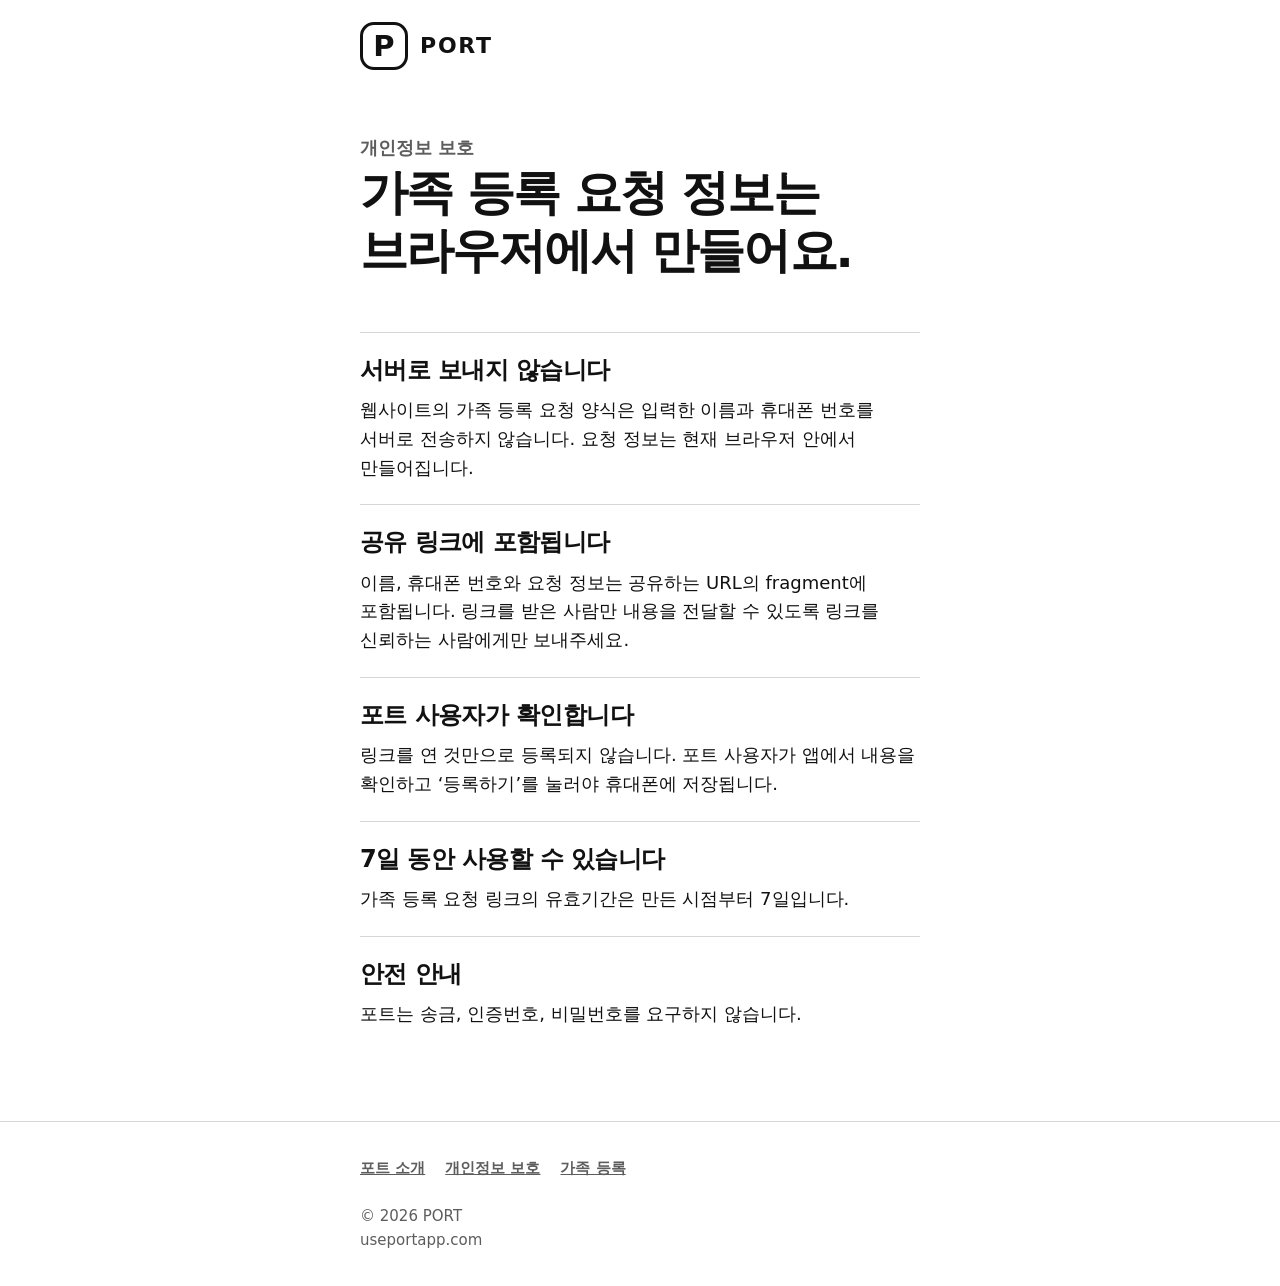
==== privacy/index.html @ 1cf51c16 "Add Port public website and family request preview" ====
<!doctype html>
<html lang="ko">
<head>
  <meta charset="utf-8">
  <meta name="viewport" content="width=device-width, initial-scale=1">
  <meta name="description" content="포트 웹사이트 개인정보 보호 안내">
  <title>개인정보 보호 | PORT</title>
  <link rel="stylesheet" href="/assets/site.css">
</head>
<body>
  <header class="site-header wrap"><a class="brand" href="/" aria-label="PORT 홈"><span class="p-mark" aria-hidden="true">P</span><span>PORT</span></a></header>
  <main class="wrap privacy-copy">
    <header class="page-head"><p class="eyebrow">개인정보 보호</p><h1>가족 등록 요청 정보는 브라우저에서 만들어요.</h1></header>
    <section><h2>서버로 보내지 않습니다</h2><p>웹사이트의 가족 등록 요청 양식은 입력한 이름과 휴대폰 번호를 서버로 전송하지 않습니다. 요청 정보는 현재 브라우저 안에서 만들어집니다.</p></section>
    <section><h2>공유 링크에 포함됩니다</h2><p>이름, 휴대폰 번호와 요청 정보는 공유하는 URL의 fragment에 포함됩니다. 링크를 받은 사람만 내용을 전달할 수 있도록 링크를 신뢰하는 사람에게만 보내주세요.</p></section>
    <section><h2>포트 사용자가 확인합니다</h2><p>링크를 연 것만으로 등록되지 않습니다. 포트 사용자가 앱에서 내용을 확인하고 ‘등록하기’를 눌러야 휴대폰에 저장됩니다.</p></section>
    <section><h2>7일 동안 사용할 수 있습니다</h2><p>가족 등록 요청 링크의 유효기간은 만든 시점부터 7일입니다.</p></section>
    <section><h2>안전 안내</h2><p>포트는 송금, 인증번호, 비밀번호를 요구하지 않습니다.</p></section>
  </main>
  <footer class="site-footer"><div class="wrap"><nav aria-label="하단 메뉴"><a href="/">포트 소개</a><a href="/privacy/">개인정보 보호</a><a href="/family/request/">가족 등록</a></nav><p>© 2026 PORT<br>useportapp.com</p></div></footer>
</body>
</html>
---- assets/site.css ----
:root {
  color-scheme: light;
  --black: #111111;
  --muted: #5d5d5d;
  --card: #f3f3f3;
  --line: #d6d6d6;
  --white: #ffffff;
}

* { box-sizing: border-box; }

html { scroll-behavior: smooth; }

body {
  margin: 0;
  background: var(--white);
  color: var(--black);
  font-family: system-ui, -apple-system, BlinkMacSystemFont, "Apple SD Gothic Neo", "Noto Sans KR", sans-serif;
  font-size: 18px;
  line-height: 1.6;
  word-break: keep-all;
}

a { color: inherit; }

.wrap {
  width: min(100% - 40px, 560px);
  margin-inline: auto;
}

.site-header { padding-block: 22px; }

.brand {
  display: inline-flex;
  align-items: center;
  gap: 12px;
  font-size: 22px;
  font-weight: 900;
  letter-spacing: .08em;
  text-decoration: none;
}

.p-mark {
  display: grid;
  width: 48px;
  height: 48px;
  place-items: center;
  border: 3px solid var(--black);
  border-radius: 14px;
  background: var(--white);
  font-size: 29px;
  line-height: 1;
  letter-spacing: 0;
}

.hero { padding-block: 54px 72px; }
.eyebrow { margin: 0 0 14px; color: var(--muted); font-weight: 800; }

h1, h2, h3, p { margin-top: 0; }
h1 { margin-bottom: 24px; font-size: clamp(36px, 10vw, 54px); line-height: 1.22; letter-spacing: -.04em; }
h2 { margin-bottom: 22px; font-size: 30px; line-height: 1.3; letter-spacing: -.025em; }
h3 { margin: 0; font-size: 21px; line-height: 1.45; }
.lead { margin-bottom: 34px; font-size: 21px; line-height: 1.65; }

.primary-button, .secondary-button {
  display: flex;
  min-height: 60px;
  align-items: center;
  justify-content: center;
  padding: 15px 22px;
  border: 2px solid var(--black);
  border-radius: 12px;
  font: inherit;
  font-weight: 900;
  text-align: center;
  text-decoration: none;
  cursor: pointer;
}

.primary-button { width: 100%; background: var(--black); color: var(--white); }
.secondary-button { width: 100%; background: var(--white); color: var(--black); }
.primary-button:active, .secondary-button:active { transform: translateY(1px); }

:focus-visible { outline: 4px solid #2176ff; outline-offset: 3px; }
.supporting { margin: 18px 0 0; color: var(--muted); font-size: 16px; text-align: center; }
.section { padding-block: 60px; }

.card-list { display: grid; gap: 14px; }
.card { display: flex; align-items: center; gap: 16px; padding: 22px; border-radius: 16px; background: var(--card); }
.card-number { display: grid; flex: 0 0 42px; height: 42px; place-items: center; border: 2px solid var(--black); border-radius: 50%; font-weight: 900; }
.safety { margin-bottom: 70px; border: 2px solid var(--black); border-radius: 18px; padding: 28px; }
.safety p { margin: 0; font-size: 20px; font-weight: 700; }

.page-head { padding-block: 42px 28px; }
.page-head h1 { font-size: clamp(34px, 9vw, 48px); }
.page-head .lead { margin-bottom: 0; }
.form-card, .notice-card { padding: 24px; border-radius: 16px; background: var(--card); }
.field { margin-bottom: 24px; }
label { display: block; margin-bottom: 8px; font-weight: 900; }
input {
  width: 100%;
  min-height: 58px;
  padding: 13px 14px;
  border: 2px solid #777;
  border-radius: 10px;
  background: var(--white);
  color: var(--black);
  font: inherit;
}
input[aria-invalid="true"] { border-color: #b00020; }
.error { min-height: 29px; margin: -10px 0 14px; color: #a00018; font-weight: 700; }
.notice-card { margin-block: 22px 60px; }
.notice-card p:last-child { margin-bottom: 0; }
.result { display: none; margin-top: 24px; padding: 22px; border: 2px solid var(--black); border-radius: 14px; background: var(--white); }
.result.is-visible { display: block; }
.fallback-actions { display: none; gap: 12px; margin-top: 18px; }
.fallback-actions.is-visible { display: grid; }

.privacy-copy { padding-bottom: 70px; }
.privacy-copy section { padding: 22px 0; border-top: 1px solid var(--line); }
.privacy-copy h2 { margin-bottom: 10px; font-size: 24px; }
.privacy-copy p { margin-bottom: 0; }

.site-footer { padding-block: 34px; border-top: 1px solid var(--line); color: var(--muted); font-size: 15px; }
.site-footer nav { display: flex; flex-wrap: wrap; gap: 12px 20px; margin-bottom: 24px; }
.site-footer nav a { font-weight: 800; }
.site-footer p { margin-bottom: 0; }

@media (min-width: 720px) {
  .hero { padding-block: 76px 94px; }
  .section { padding-block: 74px; }
  .form-card { padding: 32px; }
}

@media (prefers-reduced-motion: reduce) {
  html { scroll-behavior: auto; }
  *, *::before, *::after { transition-duration: .01ms !important; animation-duration: .01ms !important; }
}
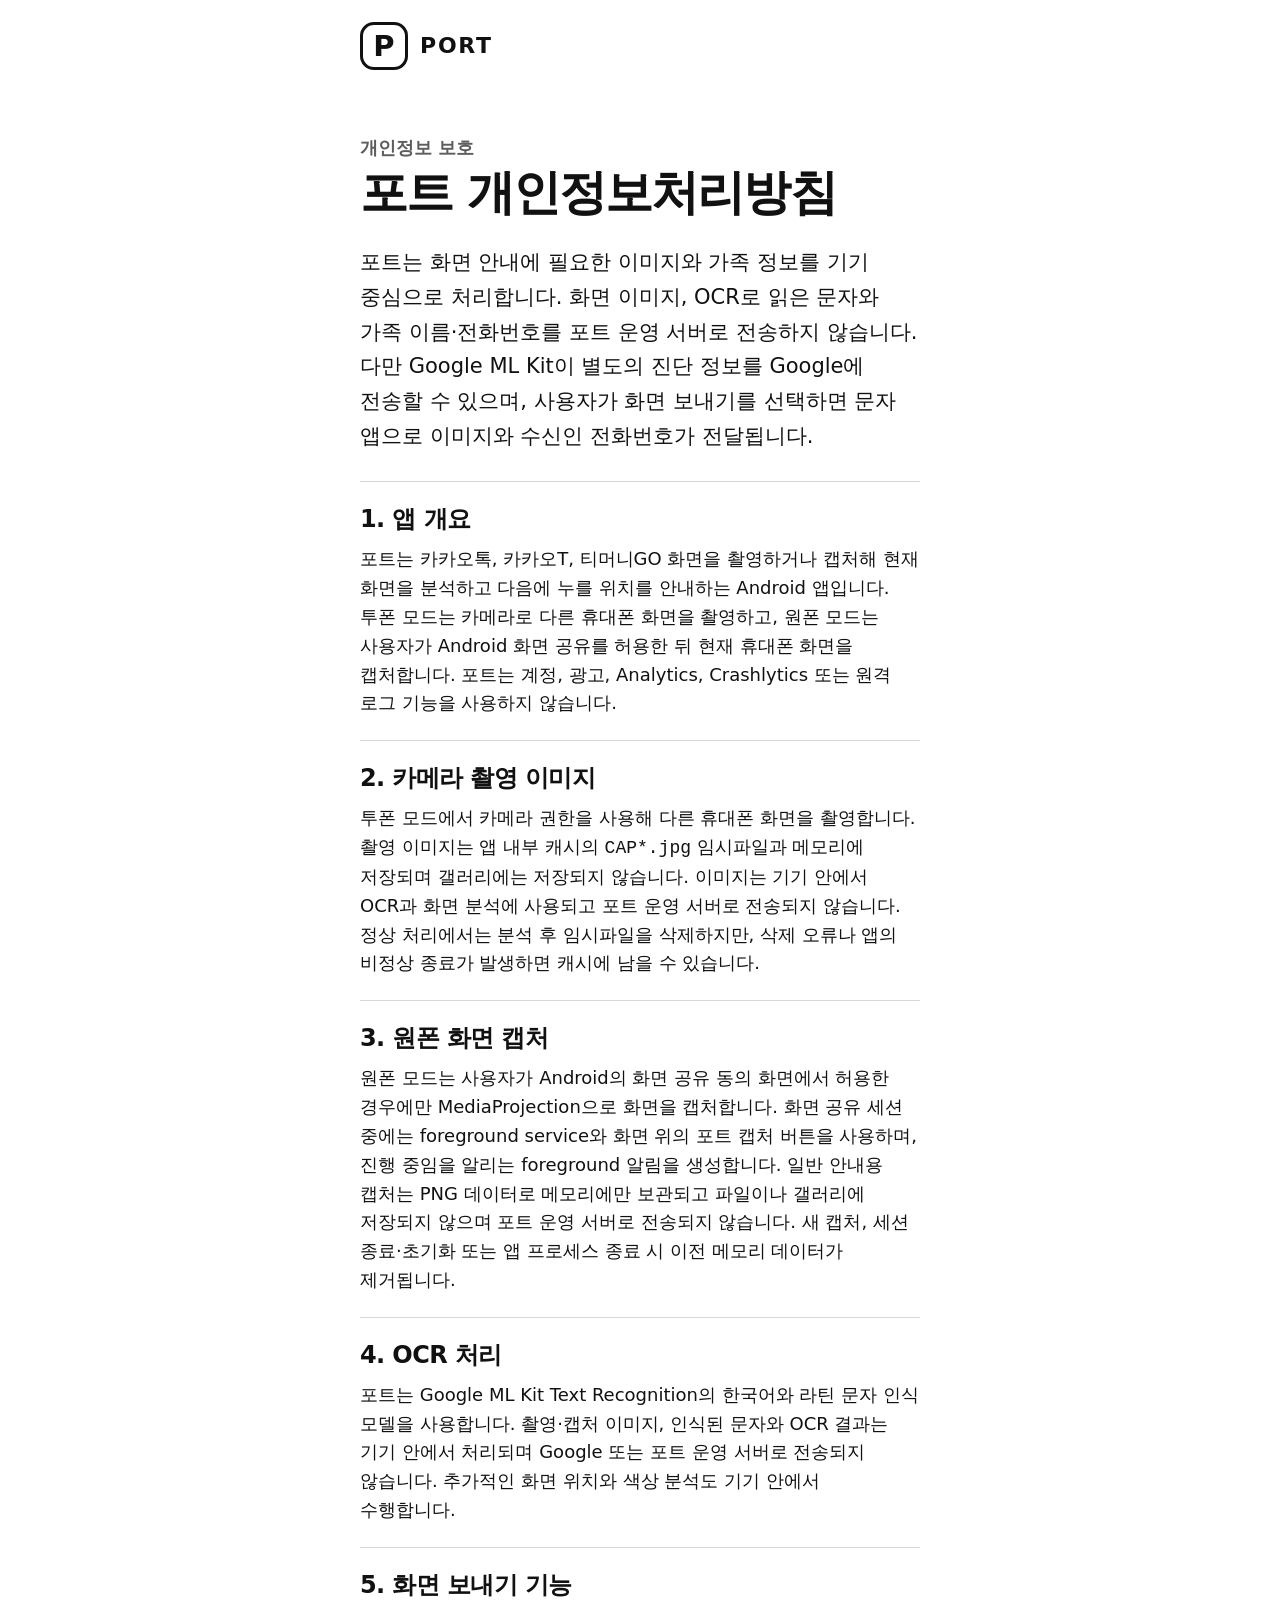
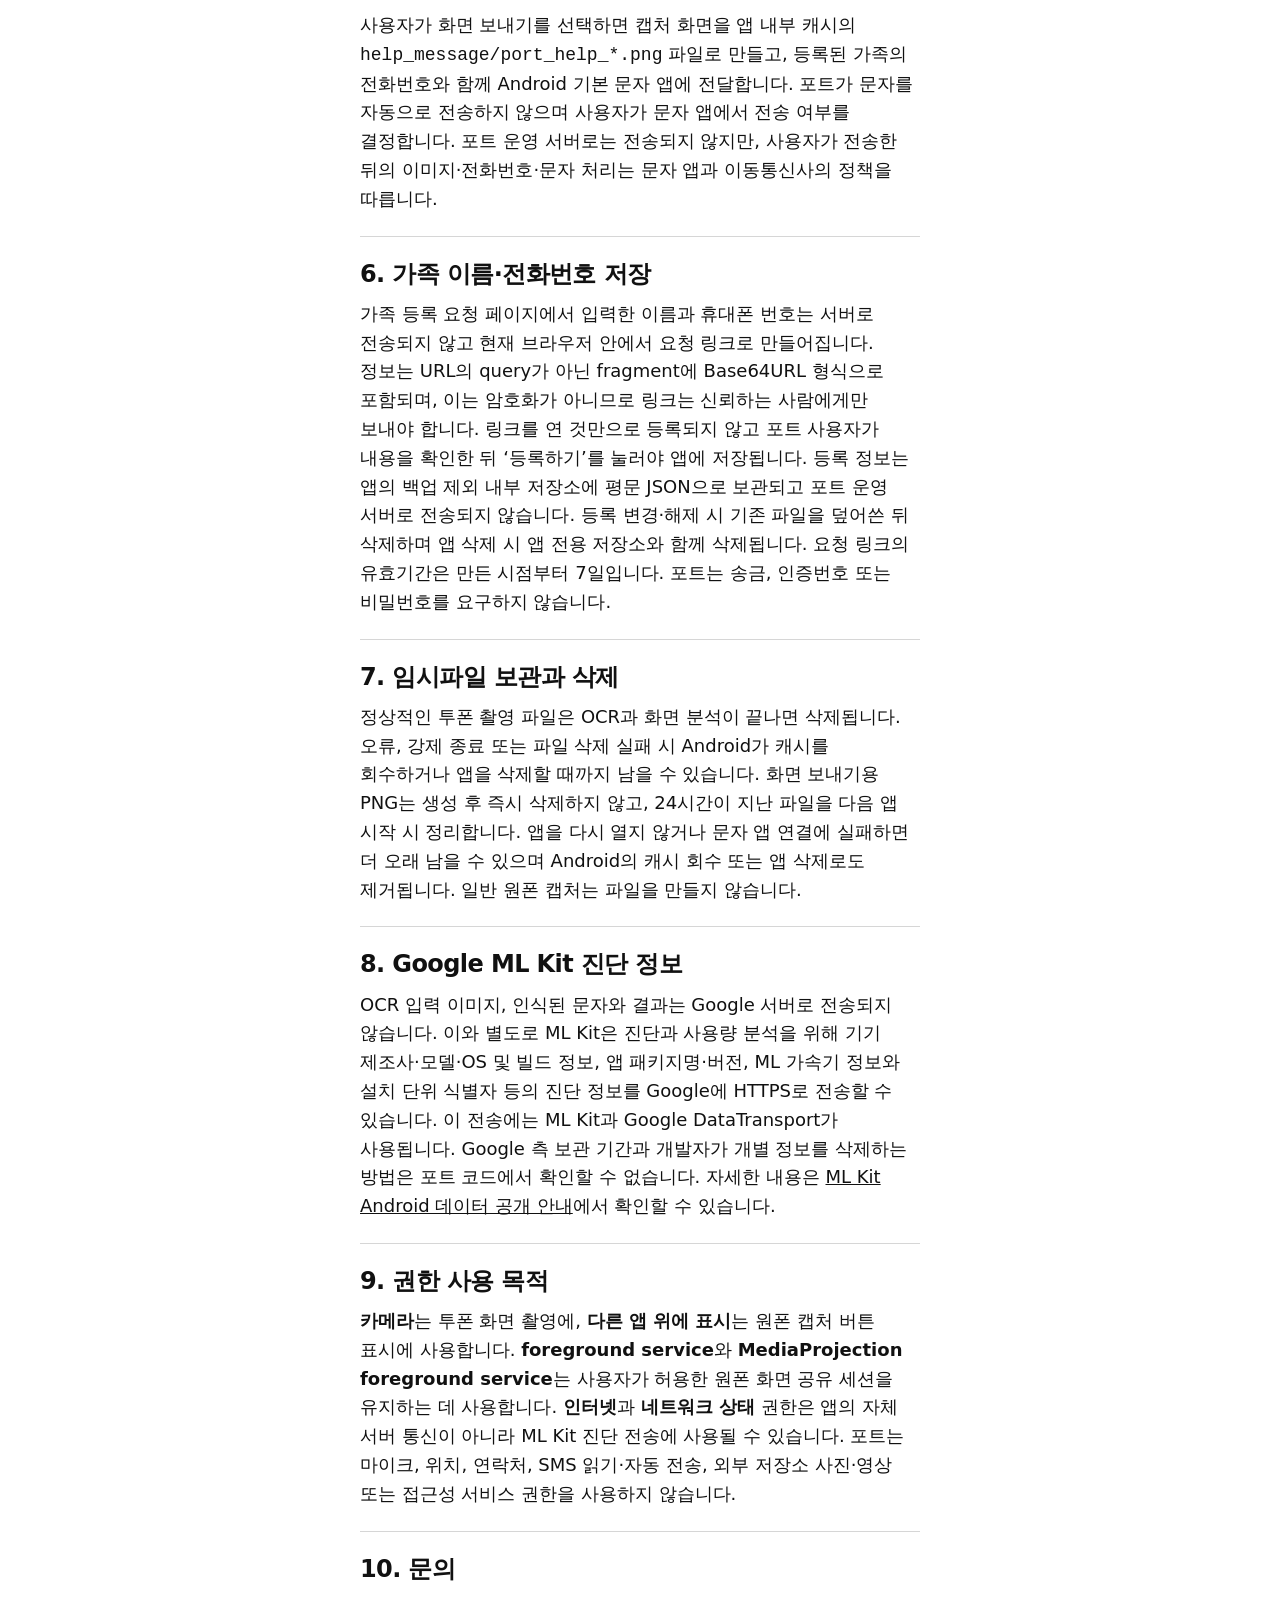
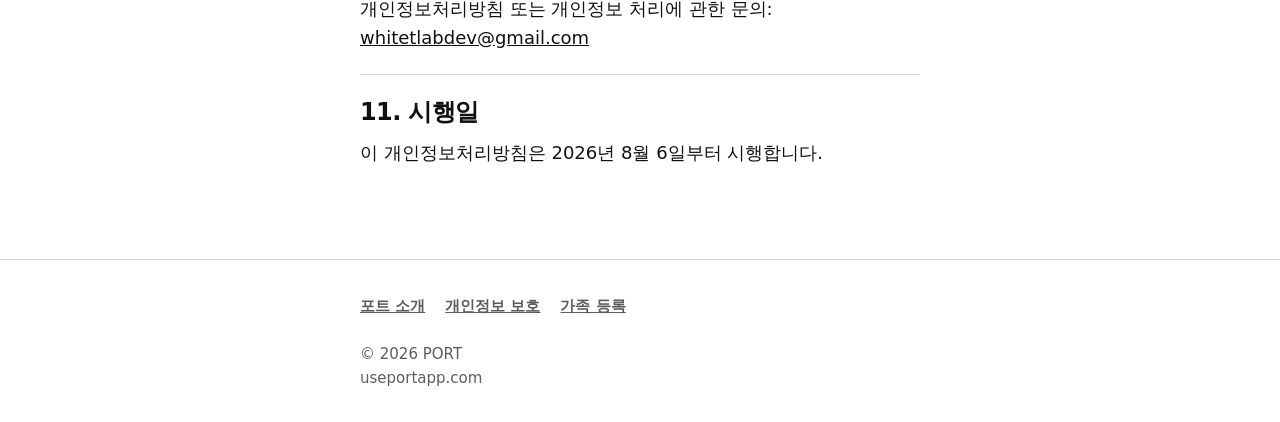
==== commit b84c1f6b: "Expand Port privacy policy" ====
--- a/privacy/index.html
+++ b/privacy/index.html
@@ -3,19 +3,25 @@
 <head>
   <meta charset="utf-8">
   <meta name="viewport" content="width=device-width, initial-scale=1">
-  <meta name="description" content="포트 웹사이트 개인정보 보호 안내">
+  <meta name="description" content="포트 앱과 웹사이트 개인정보처리방침">
   <title>개인정보 보호 | PORT</title>
   <link rel="stylesheet" href="/assets/site.css">
 </head>
 <body>
   <header class="site-header wrap"><a class="brand" href="/" aria-label="PORT 홈"><span class="p-mark" aria-hidden="true">P</span><span>PORT</span></a></header>
   <main class="wrap privacy-copy">
-    <header class="page-head"><p class="eyebrow">개인정보 보호</p><h1>가족 등록 요청 정보는 브라우저에서 만들어요.</h1></header>
-    <section><h2>서버로 보내지 않습니다</h2><p>웹사이트의 가족 등록 요청 양식은 입력한 이름과 휴대폰 번호를 서버로 전송하지 않습니다. 요청 정보는 현재 브라우저 안에서 만들어집니다.</p></section>
-    <section><h2>공유 링크에 포함됩니다</h2><p>이름, 휴대폰 번호와 요청 정보는 공유하는 URL의 fragment에 포함됩니다. 링크를 받은 사람만 내용을 전달할 수 있도록 링크를 신뢰하는 사람에게만 보내주세요.</p></section>
-    <section><h2>포트 사용자가 확인합니다</h2><p>링크를 연 것만으로 등록되지 않습니다. 포트 사용자가 앱에서 내용을 확인하고 ‘등록하기’를 눌러야 휴대폰에 저장됩니다.</p></section>
-    <section><h2>7일 동안 사용할 수 있습니다</h2><p>가족 등록 요청 링크의 유효기간은 만든 시점부터 7일입니다.</p></section>
-    <section><h2>안전 안내</h2><p>포트는 송금, 인증번호, 비밀번호를 요구하지 않습니다.</p></section>
+    <header class="page-head"><p class="eyebrow">개인정보 보호</p><h1>포트 개인정보처리방침</h1><p class="lead">포트는 화면 안내에 필요한 이미지와 가족 정보를 기기 중심으로 처리합니다. 화면 이미지, OCR로 읽은 문자와 가족 이름·전화번호를 포트 운영 서버로 전송하지 않습니다. 다만 Google ML Kit이 별도의 진단 정보를 Google에 전송할 수 있으며, 사용자가 화면 보내기를 선택하면 문자 앱으로 이미지와 수신인 전화번호가 전달됩니다.</p></header>
+    <section><h2>1. 앱 개요</h2><p>포트는 카카오톡, 카카오T, 티머니GO 화면을 촬영하거나 캡처해 현재 화면을 분석하고 다음에 누를 위치를 안내하는 Android 앱입니다. 투폰 모드는 카메라로 다른 휴대폰 화면을 촬영하고, 원폰 모드는 사용자가 Android 화면 공유를 허용한 뒤 현재 휴대폰 화면을 캡처합니다. 포트는 계정, 광고, Analytics, Crashlytics 또는 원격 로그 기능을 사용하지 않습니다.</p></section>
+    <section><h2>2. 카메라 촬영 이미지</h2><p>투폰 모드에서 카메라 권한을 사용해 다른 휴대폰 화면을 촬영합니다. 촬영 이미지는 앱 내부 캐시의 <code>CAP*.jpg</code> 임시파일과 메모리에 저장되며 갤러리에는 저장되지 않습니다. 이미지는 기기 안에서 OCR과 화면 분석에 사용되고 포트 운영 서버로 전송되지 않습니다. 정상 처리에서는 분석 후 임시파일을 삭제하지만, 삭제 오류나 앱의 비정상 종료가 발생하면 캐시에 남을 수 있습니다.</p></section>
+    <section><h2>3. 원폰 화면 캡처</h2><p>원폰 모드는 사용자가 Android의 화면 공유 동의 화면에서 허용한 경우에만 MediaProjection으로 화면을 캡처합니다. 화면 공유 세션 중에는 foreground service와 화면 위의 포트 캡처 버튼을 사용하며, 진행 중임을 알리는 foreground 알림을 생성합니다. 일반 안내용 캡처는 PNG 데이터로 메모리에만 보관되고 파일이나 갤러리에 저장되지 않으며 포트 운영 서버로 전송되지 않습니다. 새 캡처, 세션 종료·초기화 또는 앱 프로세스 종료 시 이전 메모리 데이터가 제거됩니다.</p></section>
+    <section><h2>4. OCR 처리</h2><p>포트는 Google ML Kit Text Recognition의 한국어와 라틴 문자 인식 모델을 사용합니다. 촬영·캡처 이미지, 인식된 문자와 OCR 결과는 기기 안에서 처리되며 Google 또는 포트 운영 서버로 전송되지 않습니다. 추가적인 화면 위치와 색상 분석도 기기 안에서 수행합니다.</p></section>
+    <section><h2>5. 화면 보내기 기능</h2><p>사용자가 화면 보내기를 선택하면 캡처 화면을 앱 내부 캐시의 <code>help_message/port_help_*.png</code> 파일로 만들고, 등록된 가족의 전화번호와 함께 Android 기본 문자 앱에 전달합니다. 포트가 문자를 자동으로 전송하지 않으며 사용자가 문자 앱에서 전송 여부를 결정합니다. 포트 운영 서버로는 전송되지 않지만, 사용자가 전송한 뒤의 이미지·전화번호·문자 처리는 문자 앱과 이동통신사의 정책을 따릅니다.</p></section>
+    <section><h2>6. 가족 이름·전화번호 저장</h2><p>가족 등록 요청 페이지에서 입력한 이름과 휴대폰 번호는 서버로 전송되지 않고 현재 브라우저 안에서 요청 링크로 만들어집니다. 정보는 URL의 query가 아닌 fragment에 Base64URL 형식으로 포함되며, 이는 암호화가 아니므로 링크는 신뢰하는 사람에게만 보내야 합니다. 링크를 연 것만으로 등록되지 않고 포트 사용자가 내용을 확인한 뒤 ‘등록하기’를 눌러야 앱에 저장됩니다. 등록 정보는 앱의 백업 제외 내부 저장소에 평문 JSON으로 보관되고 포트 운영 서버로 전송되지 않습니다. 등록 변경·해제 시 기존 파일을 덮어쓴 뒤 삭제하며 앱 삭제 시 앱 전용 저장소와 함께 삭제됩니다. 요청 링크의 유효기간은 만든 시점부터 7일입니다. 포트는 송금, 인증번호 또는 비밀번호를 요구하지 않습니다.</p></section>
+    <section><h2>7. 임시파일 보관과 삭제</h2><p>정상적인 투폰 촬영 파일은 OCR과 화면 분석이 끝나면 삭제됩니다. 오류, 강제 종료 또는 파일 삭제 실패 시 Android가 캐시를 회수하거나 앱을 삭제할 때까지 남을 수 있습니다. 화면 보내기용 PNG는 생성 후 즉시 삭제하지 않고, 24시간이 지난 파일을 다음 앱 시작 시 정리합니다. 앱을 다시 열지 않거나 문자 앱 연결에 실패하면 더 오래 남을 수 있으며 Android의 캐시 회수 또는 앱 삭제로도 제거됩니다. 일반 원폰 캡처는 파일을 만들지 않습니다.</p></section>
+    <section><h2>8. Google ML Kit 진단 정보</h2><p>OCR 입력 이미지, 인식된 문자와 결과는 Google 서버로 전송되지 않습니다. 이와 별도로 ML Kit은 진단과 사용량 분석을 위해 기기 제조사·모델·OS 및 빌드 정보, 앱 패키지명·버전, ML 가속기 정보와 설치 단위 식별자 등의 진단 정보를 Google에 HTTPS로 전송할 수 있습니다. 이 전송에는 ML Kit과 Google DataTransport가 사용됩니다. Google 측 보관 기간과 개발자가 개별 정보를 삭제하는 방법은 포트 코드에서 확인할 수 없습니다. 자세한 내용은 <a href="https://developers.google.com/ml-kit/android-data-disclosure">ML Kit Android 데이터 공개 안내</a>에서 확인할 수 있습니다.</p></section>
+    <section><h2>9. 권한 사용 목적</h2><p><strong>카메라</strong>는 투폰 화면 촬영에, <strong>다른 앱 위에 표시</strong>는 원폰 캡처 버튼 표시에 사용합니다. <strong>foreground service</strong>와 <strong>MediaProjection foreground service</strong>는 사용자가 허용한 원폰 화면 공유 세션을 유지하는 데 사용합니다. <strong>인터넷</strong>과 <strong>네트워크 상태</strong> 권한은 앱의 자체 서버 통신이 아니라 ML Kit 진단 전송에 사용될 수 있습니다. 포트는 마이크, 위치, 연락처, SMS 읽기·자동 전송, 외부 저장소 사진·영상 또는 접근성 서비스 권한을 사용하지 않습니다.</p></section>
+    <section><h2>10. 문의</h2><p>개인정보처리방침 또는 개인정보 처리에 관한 문의: <a href="mailto:whitetlabdev@gmail.com">whitetlabdev@gmail.com</a></p></section>
+    <section><h2>11. 시행일</h2><p>이 개인정보처리방침은 2026년 8월 6일부터 시행합니다.</p></section>
   </main>
   <footer class="site-footer"><div class="wrap"><nav aria-label="하단 메뉴"><a href="/">포트 소개</a><a href="/privacy/">개인정보 보호</a><a href="/family/request/">가족 등록</a></nav><p>© 2026 PORT<br>useportapp.com</p></div></footer>
 </body>
--- a/assets/site.css
+++ b/assets/site.css
@@ -8,6 +8,7 @@
 }
 
 * { box-sizing: border-box; }
+[hidden] { display: none !important; }
 
 html { scroll-behavior: smooth; }
 
@@ -80,6 +81,10 @@
 .primary-button { width: 100%; background: var(--black); color: var(--white); }
 .secondary-button { width: 100%; background: var(--white); color: var(--black); }
 .primary-button:active, .secondary-button:active { transform: translateY(1px); }
+.home-actions { display: grid; gap: 18px; margin-top: 34px; }
+.home-action { padding: 24px; border: 2px solid var(--black); border-radius: 16px; }
+.home-action h2 { margin-bottom: 8px; font-size: 25px; }
+.home-action p { margin-bottom: 20px; }
 
 :focus-visible { outline: 4px solid #2176ff; outline-offset: 3px; }
 .supporting { margin: 18px 0 0; color: var(--muted); font-size: 16px; text-align: center; }
@@ -113,8 +118,17 @@
 .notice-card p:last-child { margin-bottom: 0; }
 .result { display: none; margin-top: 24px; padding: 22px; border: 2px solid var(--black); border-radius: 14px; background: var(--white); }
 .result.is-visible { display: block; }
-.fallback-actions { display: none; gap: 12px; margin-top: 18px; }
-.fallback-actions.is-visible { display: grid; }
+.request-link { width: 100%; min-height: 126px; padding: 12px; border: 2px solid #777; border-radius: 10px; background: var(--white); color: var(--black); font: 14px/1.45 ui-monospace, SFMono-Regular, Menlo, monospace; resize: vertical; word-break: break-all; }
+.request-actions { display: grid; gap: 12px; margin-top: 16px; }
+.copy-status { min-height: 52px; margin: 10px 0 0; color: var(--muted); font-size: 15px; font-weight: 700; }
+.complete-page { padding-block: 64px; text-align: center; }
+.complete-page h1 { font-size: clamp(34px, 9vw, 48px); }
+.complete-actions { display: grid; gap: 12px; margin-top: 30px; }
+.open-port-help { min-height: 74px; margin-top: 22px; color: var(--muted); font-weight: 700; white-space: pre-line; }
+.help-page { padding-bottom: 64px; }
+.help-prerequisite { display: grid; gap: 12px; }
+.help-prerequisite p { margin: 0; }
+.back-link { display: inline-block; margin-top: 24px; font-weight: 800; }
 
 .privacy-copy { padding-bottom: 70px; }
 .privacy-copy section { padding: 22px 0; border-top: 1px solid var(--line); }
